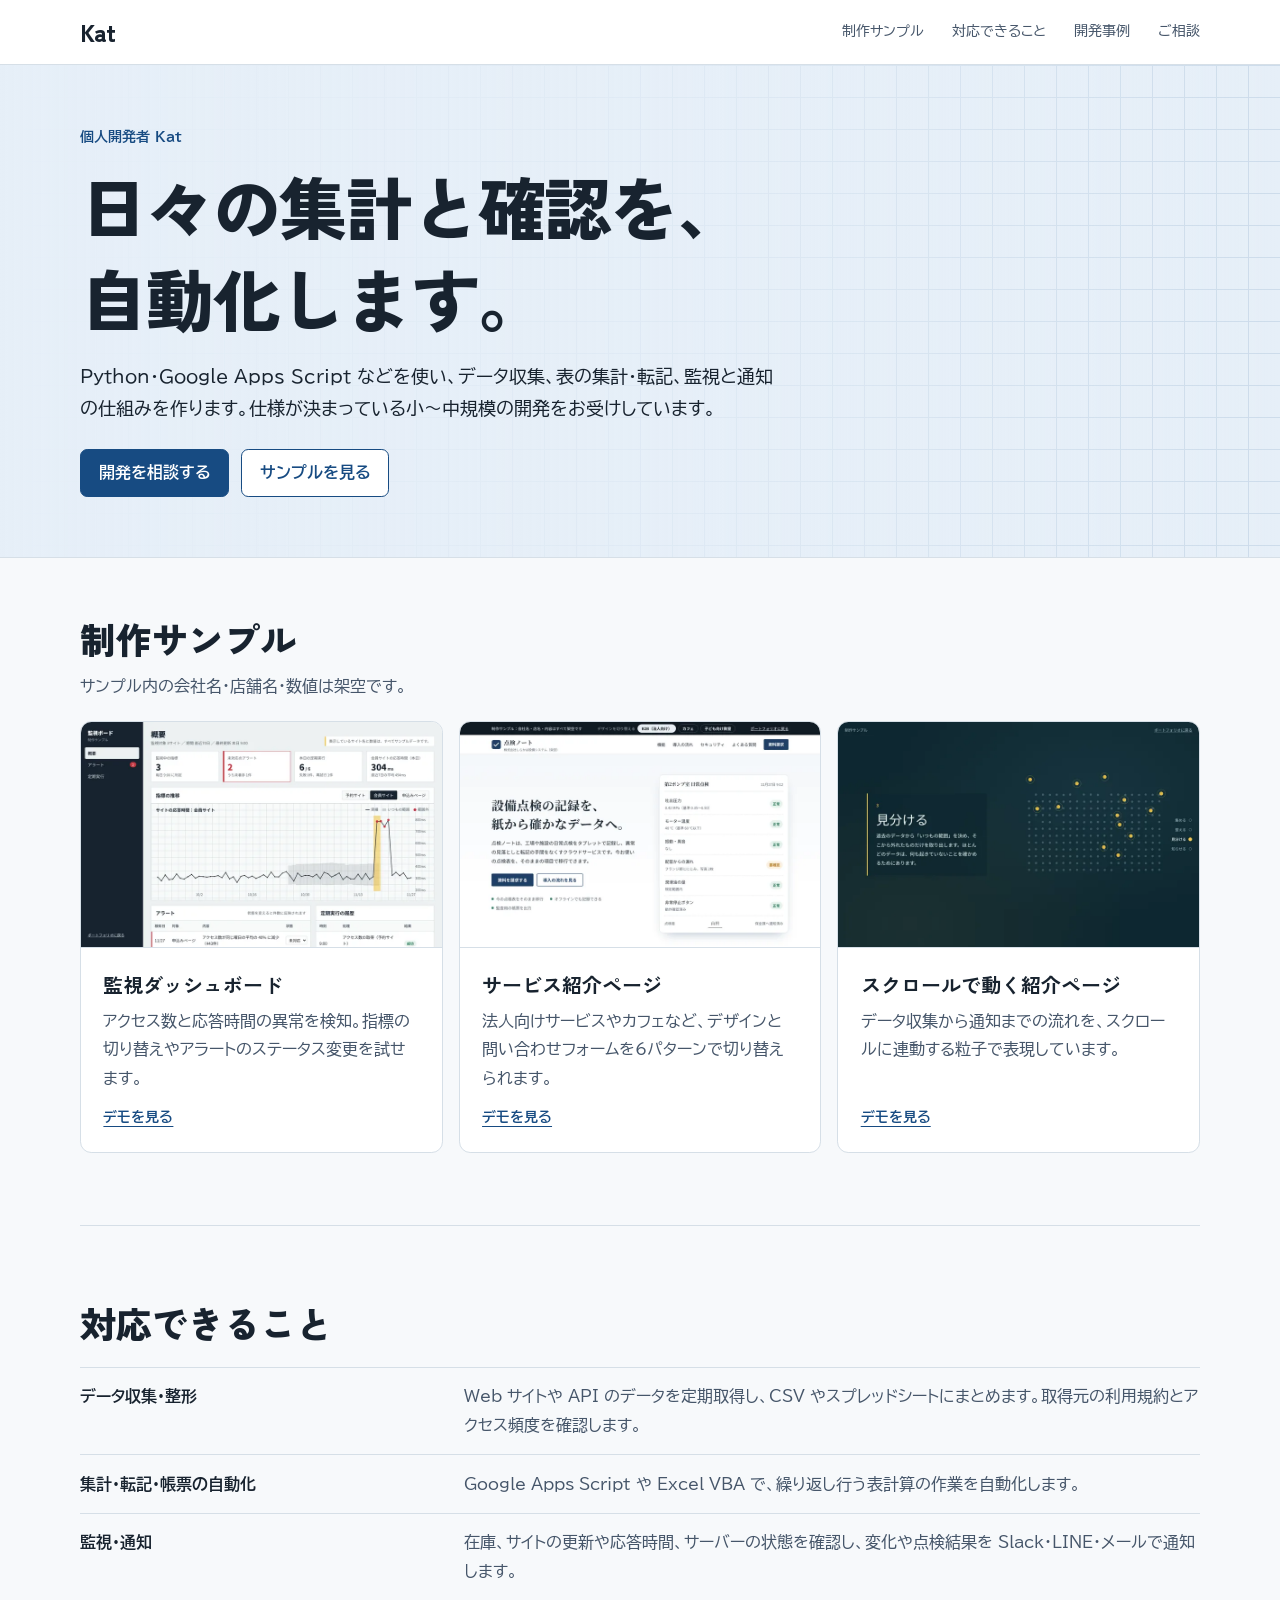
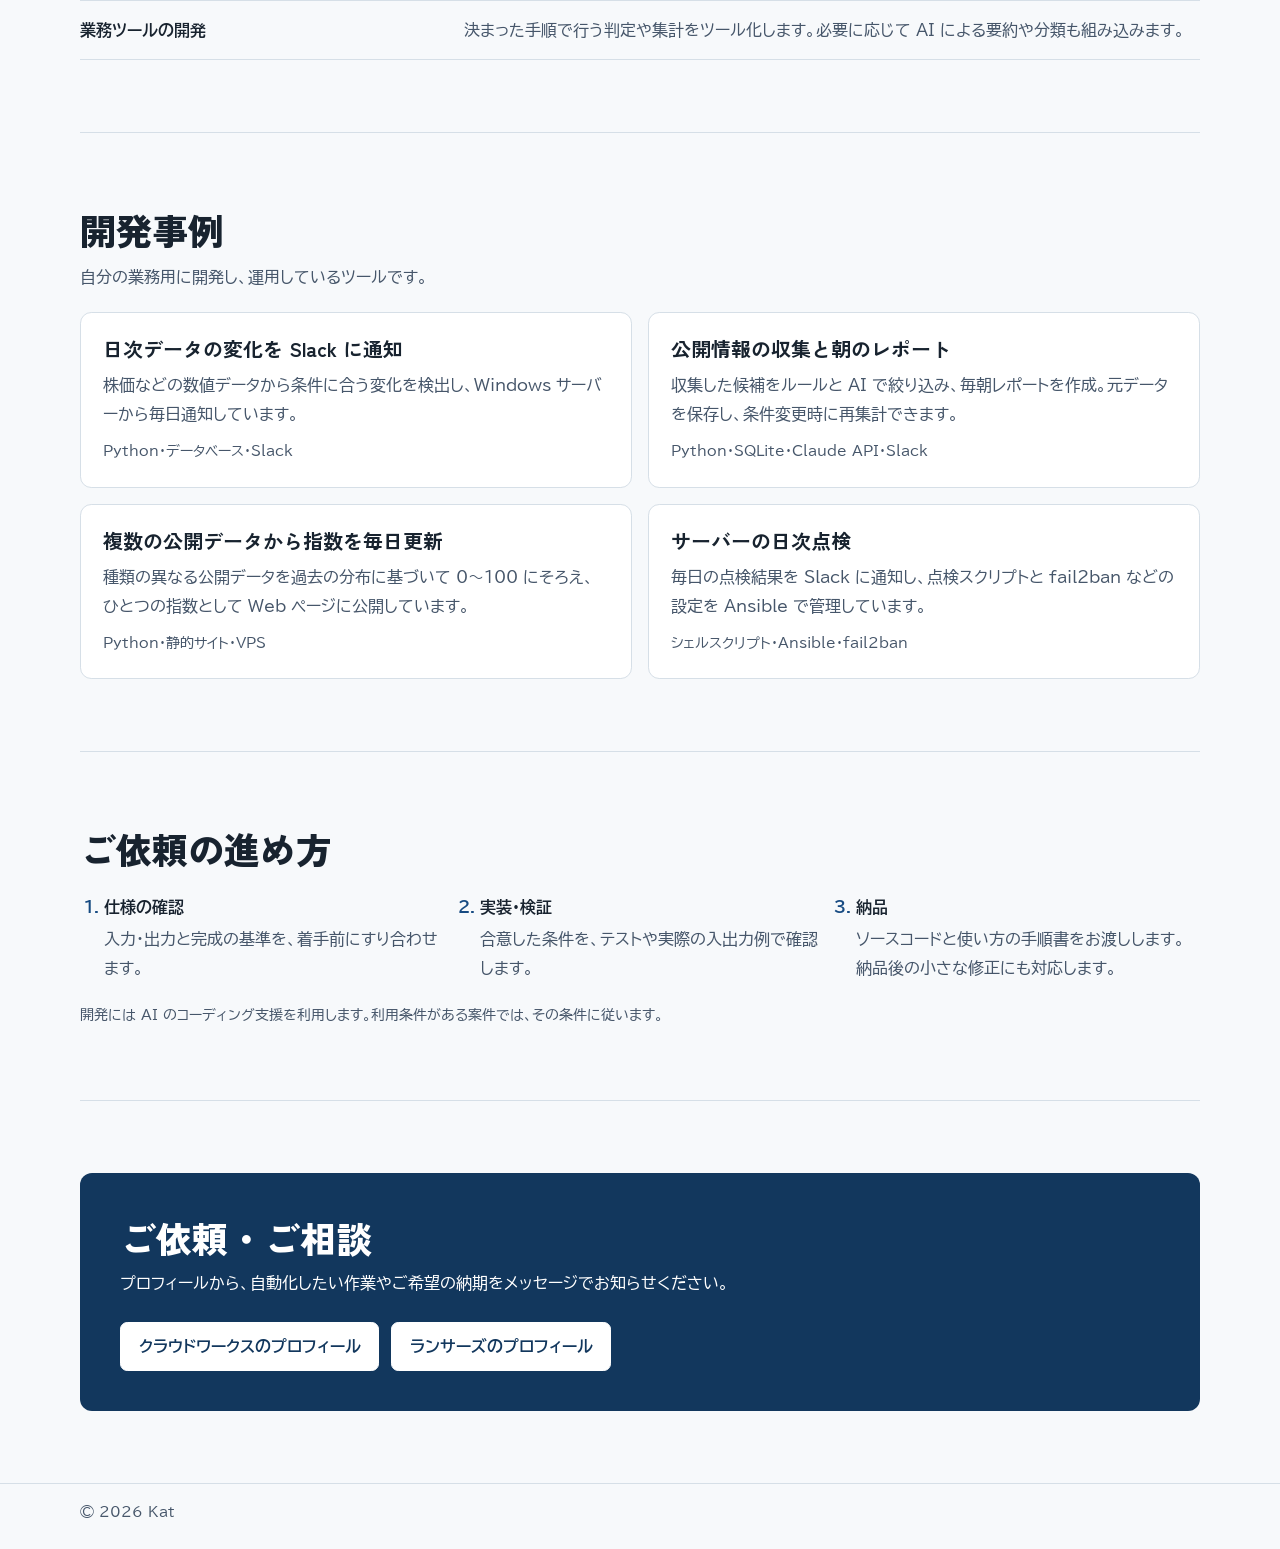
==== docs/index.html @ 9414c715 "first commit" ====
<!doctype html>
<html lang="ja">
  <head>
    <meta charset="utf-8" />
    <meta name="viewport" content="width=device-width, initial-scale=1" />
    <title>Kat｜業務自動化・データ収集・監視</title>
    <meta
      name="description"
      content="個人開発者 Kat のポートフォリオ。データ収集、スプレッドシートの集計・転記、監視と通知を自動化します。制作サンプルと開発事例を掲載しています。"
    />
    <link rel="icon" href="favicon.svg" type="image/svg+xml" />
    <link rel="preconnect" href="https://fonts.googleapis.com" />
    <link rel="preconnect" href="https://fonts.gstatic.com" crossorigin />
    <link
      href="https://fonts.googleapis.com/css2?family=BIZ+UDPGothic:wght@400;700&family=Zen+Kaku+Gothic+New:wght@500;700;900&display=swap"
      rel="stylesheet"
    />
    <style>
      :root {
        --paper: #f7f9fb;
        --surface: #fff;
        --ink: #18232f;
        --muted: #46566a;
        --line: #d6dfe7;
        --blue: #174b82;
        --blue-dark: #12375d;
        --display: "Zen Kaku Gothic New", "Hiragino Sans", sans-serif;
        --body: "BIZ UDPGothic", "Hiragino Sans", "Yu Gothic", sans-serif;
      }

      * {
        box-sizing: border-box;
      }

      body {
        margin: 0;
        background: var(--paper);
        color: var(--ink);
        font: 1rem/1.8 var(--body);
      }

      h1, h2, h3 {
        font-family: var(--display);
        line-height: 1.35;
        overflow-wrap: anywhere;
      }

      h2 {
        margin: 0 0 1.25rem;
        font-size: clamp(1.75rem, 4vw, 2.25rem);
        font-weight: 900;
      }

      h3 {
        margin: 0 0 .55rem;
        font-size: 1.25rem;
      }

      p {
        margin: 0;
      }

      a {
        color: var(--blue);
        text-underline-offset: .25em;
      }

      a:hover {
        text-decoration-thickness: 2px;
      }

      :focus-visible {
        outline: 3px solid #2e66a8;
        outline-offset: 4px;
      }

      [id] {
        scroll-margin-top: 1.25rem;
      }

      .wrap {
        width: min(100% - 2 * clamp(1rem, 4vw, 2.5rem), 70rem);
        margin-inline: auto;
      }

      .site-header {
        border-bottom: 1px solid var(--line);
        background: var(--surface);
      }

      .site-header .wrap,
      .site-nav,
      .actions {
        display: flex;
        flex-wrap: wrap;
        align-items: center;
      }

      .site-header .wrap {
        justify-content: space-between;
        gap: .2rem 1.5rem;
        padding-block: .75rem;
      }

      .brand {
        color: var(--ink);
        font: 900 1.5rem var(--display);
        text-decoration: none;
      }

      .site-nav {
        gap: 0 clamp(.75rem, 2.5vw, 1.75rem);
      }

      .site-nav a {
        padding-block: .45rem;
        color: var(--muted);
        font-size: .875rem;
        text-decoration: none;
      }

      .site-nav a:hover {
        color: var(--blue);
        text-decoration: underline;
      }

      .hero {
        padding-block: clamp(2.25rem, 5vw, 3.75rem);
        border-bottom: 1px solid var(--line);
        background:
          linear-gradient(90deg, #e6eff8 0%, #e6eff8b3 54%, #e6eff800),
          linear-gradient(#cddceb 1px, transparent 1px) 0 0 / 2rem 2rem,
          linear-gradient(90deg, #cddceb 1px, transparent 1px) 0 0 / 2rem 2rem,
          #e6eff8;
      }

      .byline {
        color: var(--blue);
        font-weight: 700;
        font-size: .875rem;
      }

      h1 {
        margin: .65rem 0 1rem;
        font-size: clamp(2rem, 5.6vw, 4.25rem);
        font-weight: 900;
        letter-spacing: -.025em;
      }

      .lead {
        max-width: 39em;
        font-size: clamp(1rem, 2vw, 1.125rem);
      }

      .actions {
        gap: .75rem;
        margin-top: 1.5rem;
      }

      .button {
        display: inline-flex;
        align-items: center;
        justify-content: center;
        min-height: 2.75rem;
        padding: .55rem 1.1rem;
        border: 1px solid var(--blue);
        border-radius: .45rem;
        background: var(--blue);
        color: #fff;
        font-weight: 700;
        text-align: center;
        text-decoration: none;
      }

      .button:hover {
        background: var(--blue-dark);
      }

      .button.secondary {
        background: var(--surface);
        color: var(--blue);
      }

      .button.secondary:hover {
        background: #eef5fc;
      }

      .section {
        padding-block: clamp(2.5rem, 6vw, 4.5rem);
        border-bottom: 1px solid var(--line);
      }

      #samples {
        padding-top: clamp(2.5rem, 5vw, 3.5rem);
      }

      .section-intro {
        margin: -.65rem 0 1.25rem;
        color: var(--muted);
      }

      .samples,
      .works {
        display: grid;
        gap: 1rem;
        margin: 0;
        padding: 0;
        list-style: none;
      }

      .samples {
        grid-template-columns: repeat(3, minmax(0, 1fr));
      }

      .sample,
      .work {
        border: 1px solid var(--line);
        border-radius: .7rem;
        background: var(--surface);
      }

      .sample-link {
        display: flex;
        flex-direction: column;
        height: 100%;
        border-radius: inherit;
        color: inherit;
        text-decoration: none;
      }

      .sample-link:hover {
        background: #f5f9fe;
      }

      .sample-link:hover .demo-label {
        text-decoration-thickness: 2px;
      }

      .sample img {
        display: block;
        width: 100%;
        height: auto;
        border-radius: .65rem .65rem 0 0;
        border-bottom: 1px solid var(--line);
      }

      .sample-copy,
      .work {
        padding: clamp(1rem, 2vw, 1.4rem);
      }

      .sample-copy {
        display: flex;
        flex: 1;
        flex-direction: column;
        align-items: flex-start;
        gap: .55rem;
      }

      .sample-copy h3 {
        margin: 0;
      }

      .sample-copy p,
      .work p,
      .service dd,
      .steps p {
        color: var(--muted);
      }

      .demo-label {
        margin-top: auto;
        padding-top: .2rem;
        color: var(--blue);
        font-size: .875rem;
        font-weight: 700;
        text-decoration: underline;
      }

      .services {
        margin: 0;
        border-top: 1px solid var(--line);
      }

      .service {
        display: grid;
        grid-template-columns: minmax(12rem, 1fr) minmax(0, 2fr);
        gap: .25rem 1rem;
        padding-block: .9rem;
        border-bottom: 1px solid var(--line);
      }

      .service dt,
      .steps strong {
        font-weight: 700;
      }

      .service dd {
        margin: 0;
      }

      .tools,
      .note {
        margin-top: .65rem;
        color: var(--muted);
        font-size: .875rem;
      }

      .works {
        grid-template-columns: repeat(2, minmax(0, 1fr));
      }

      .steps {
        display: grid;
        grid-template-columns: repeat(3, minmax(0, 1fr));
        gap: 1rem 2rem;
        margin: 0;
        padding-inline-start: 1.5rem;
      }

      .steps li::marker {
        color: var(--blue);
        font-weight: 700;
      }

      .steps p {
        margin-top: .2rem;
      }

      .note {
        margin-top: 1.25rem;
      }

      .contact.section {
        border-bottom: 0;
      }

      .contact-panel {
        padding: clamp(1.25rem, 4vw, 2.5rem);
        border-radius: .75rem;
        background: var(--blue-dark);
        color: #fff;
      }

      .contact-panel h2 {
        margin-bottom: .5rem;
      }

      .contact-panel .button {
        border-color: #fff;
        background: #fff;
        color: var(--blue-dark);
      }

      .contact-panel .button:hover {
        background: #e6eff8;
      }

      .contact-panel .button:focus-visible {
        outline-color: #fff;
      }

      footer {
        padding-block: 1rem 1.5rem;
        border-top: 1px solid var(--line);
        color: var(--muted);
        font-size: .875rem;
      }

      @media (max-width: 52rem) {
        .samples {
          grid-template-columns: 1fr;
        }

        .sample-link {
          display: grid;
          grid-template-columns: minmax(0, 2fr) minmax(0, 3fr);
          align-items: center;
        }

        .sample img {
          border-radius: .65rem 0 0 .65rem;
          border-bottom: 0;
        }
      }

      @media (max-width: 36rem) {
        .site-header .wrap {
          align-items: flex-start;
          flex-direction: column;
        }

        .sample-link {
          display: block;
        }

        .sample img {
          border-radius: .65rem .65rem 0 0;
          border-bottom: 1px solid var(--line);
        }

        .service,
        .works,
        .steps {
          grid-template-columns: 1fr;
        }

        .contact-panel .button {
          width: 100%;
        }
      }
    </style>
  </head>
  <body id="top">
    <header class="site-header">
      <div class="wrap">
        <a class="brand" href="#top">Kat</a>
        <nav class="site-nav" aria-label="ページ内">
          <a href="#samples">制作サンプル</a>
          <a href="#asks">対応できること</a>
          <a href="#works">開発事例</a>
          <a href="#contact">ご相談</a>
        </nav>
      </div>
    </header>

    <main>
      <section class="hero" aria-labelledby="hero-h">
        <div class="wrap">
          <p class="byline">個人開発者 Kat</p>
          <h1 id="hero-h">日々の集計と確認を、<br />自動化します。</h1>
          <p class="lead">
            Python・Google Apps Script などを使い、データ収集、表の集計・転記、監視と通知の仕組みを作ります。仕様が決まっている小〜中規模の開発をお受けしています。
          </p>
          <div class="actions">
            <a class="button" href="#contact">開発を相談する</a>
            <a class="button secondary" href="#samples">サンプルを見る</a>
          </div>
        </div>
      </section>

      <div class="wrap">
        <section id="samples" class="section" aria-labelledby="samples-h">
          <h2 id="samples-h">制作サンプル</h2>
          <p class="section-intro">サンプル内の会社名・店舗名・数値は架空です。</p>
          <ul class="samples" role="list">
            <li class="sample">
              <a class="sample-link" href="samples/dashboard/index.html" aria-labelledby="dashboard-title dashboard-demo">
                <img src="assets/dashboard.webp" alt="" width="800" height="500" />
                <div class="sample-copy">
                  <h3 id="dashboard-title">監視ダッシュボード</h3>
                  <p>アクセス数と応答時間の異常を検知。指標の切り替えやアラートのステータス変更を試せます。</p>
                  <span class="demo-label" id="dashboard-demo">デモを見る</span>
                </div>
              </a>
            </li>
            <li class="sample">
              <a class="sample-link" href="samples/corporate/index.html" aria-labelledby="corporate-title corporate-demo">
                <img src="assets/corporate.webp" alt="" width="800" height="500" />
                <div class="sample-copy">
                  <h3 id="corporate-title">サービス紹介ページ</h3>
                  <p>法人向けサービスやカフェなど、デザインと問い合わせフォームを6パターンで切り替えられます。</p>
                  <span class="demo-label" id="corporate-demo">デモを見る</span>
                </div>
              </a>
            </li>
            <li class="sample">
              <a class="sample-link" href="samples/flow/index.html" aria-labelledby="flow-demo-title flow-demo">
                <img src="assets/flow.webp" alt="" width="800" height="500" />
                <div class="sample-copy">
                  <h3 id="flow-demo-title">スクロールで動く紹介ページ</h3>
                  <p>データ収集から通知までの流れを、スクロールに連動する粒子で表現しています。</p>
                  <span class="demo-label" id="flow-demo">デモを見る</span>
                </div>
              </a>
            </li>
          </ul>
        </section>

        <section id="asks" class="section" aria-labelledby="asks-h">
          <h2 id="asks-h">対応できること</h2>
          <dl class="services">
            <div class="service">
              <dt>データ収集・整形</dt>
              <dd>Web サイトや API のデータを定期取得し、CSV やスプレッドシートにまとめます。取得元の利用規約とアクセス頻度を確認します。</dd>
            </div>
            <div class="service">
              <dt>集計・転記・帳票の自動化</dt>
              <dd>Google Apps Script や Excel VBA で、繰り返し行う表計算の作業を自動化します。</dd>
            </div>
            <div class="service">
              <dt>監視・通知</dt>
              <dd>在庫、サイトの更新や応答時間、サーバーの状態を確認し、変化や点検結果を Slack・LINE・メールで通知します。</dd>
            </div>
            <div class="service">
              <dt>業務ツールの開発</dt>
              <dd>決まった手順で行う判定や集計をツール化します。必要に応じて AI による要約や分類も組み込みます。</dd>
            </div>
          </dl>
        </section>

        <section id="works" class="section" aria-labelledby="works-h">
          <h2 id="works-h">開発事例</h2>
          <p class="section-intro">自分の業務用に開発し、運用しているツールです。</p>
          <ul class="works" role="list">
            <li class="work">
              <h3>日次データの変化を Slack に通知</h3>
              <p>株価などの数値データから条件に合う変化を検出し、Windows サーバーから毎日通知しています。</p>
              <p class="tools">Python・データベース・Slack</p>
            </li>
            <li class="work">
              <h3>公開情報の収集と朝のレポート</h3>
              <p>収集した候補をルールと AI で絞り込み、毎朝レポートを作成。元データを保存し、条件変更時に再集計できます。</p>
              <p class="tools">Python・SQLite・Claude API・Slack</p>
            </li>
            <li class="work">
              <h3>複数の公開データから指数を毎日更新</h3>
              <p>種類の異なる公開データを過去の分布に基づいて 0〜100 にそろえ、ひとつの指数として Web ページに公開しています。</p>
              <p class="tools">Python・静的サイト・VPS</p>
            </li>
            <li class="work">
              <h3>サーバーの日次点検</h3>
              <p>毎日の点検結果を Slack に通知し、点検スクリプトと fail2ban などの設定を Ansible で管理しています。</p>
              <p class="tools">シェルスクリプト・Ansible・fail2ban</p>
            </li>
          </ul>
        </section>

        <section id="flow" class="section" aria-labelledby="flow-h">
          <h2 id="flow-h">ご依頼の進め方</h2>
          <ol class="steps">
            <li>
              <strong>仕様の確認</strong>
              <p>入力・出力と完成の基準を、着手前にすり合わせます。</p>
            </li>
            <li>
              <strong>実装・検証</strong>
              <p>合意した条件を、テストや実際の入出力例で確認します。</p>
            </li>
            <li>
              <strong>納品</strong>
              <p>ソースコードと使い方の手順書をお渡しします。納品後の小さな修正にも対応します。</p>
            </li>
          </ol>
          <p class="note">開発には AI のコーディング支援を利用します。利用条件がある案件では、その条件に従います。</p>
        </section>

        <section id="contact" class="section contact" aria-labelledby="contact-h">
          <div class="contact-panel">
            <h2 id="contact-h">ご依頼・ご相談</h2>
            <p>プロフィールから、自動化したい作業やご希望の納期をメッセージでお知らせください。</p>
            <div class="actions">
              <a class="button" href="https://crowdworks.jp/public/employees/7352103" id="link-cw">クラウドワークスのプロフィール</a>
              <a class="button" href="https://www.lancers.jp/profile/coconut-lab" id="link-lancers">ランサーズのプロフィール</a>
            </div>
          </div>
        </section>
      </div>
    </main>

    <footer>
      <div class="wrap">© 2026 Kat</div>
    </footer>
  </body>
</html>
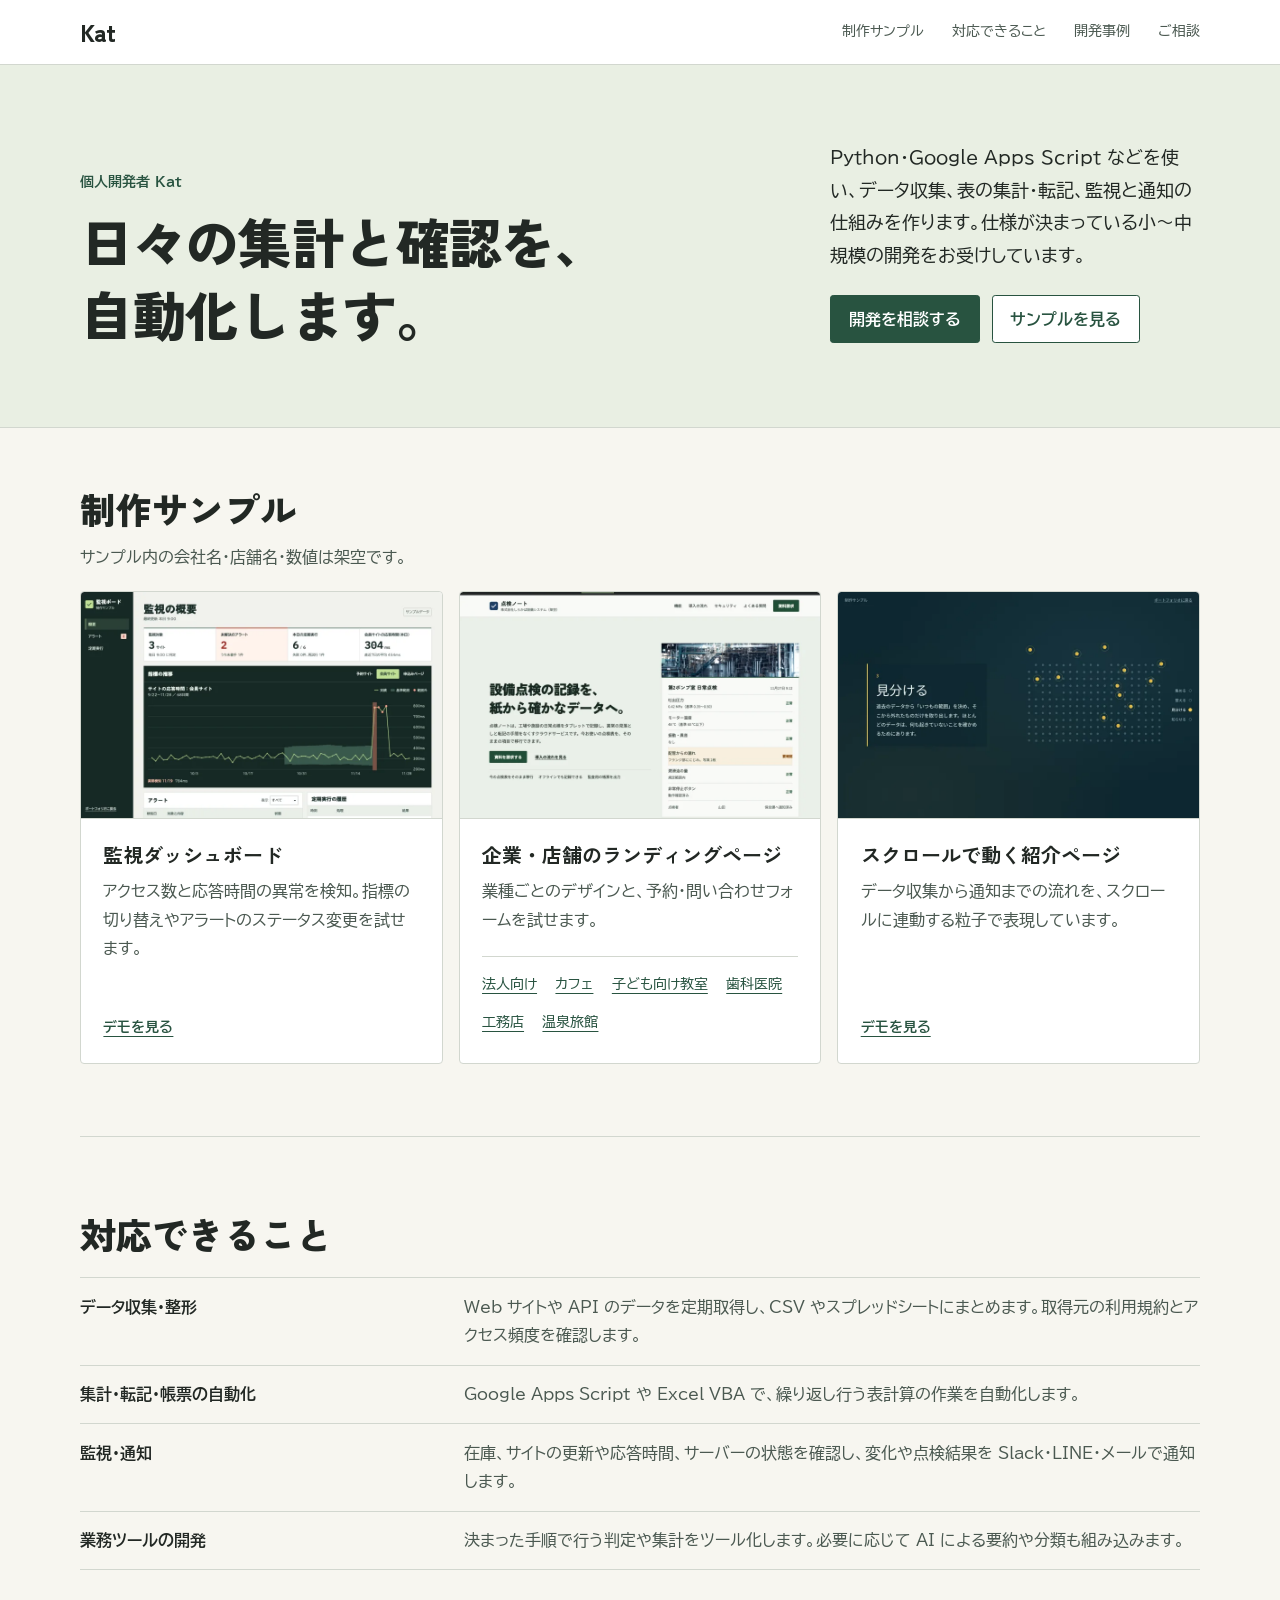
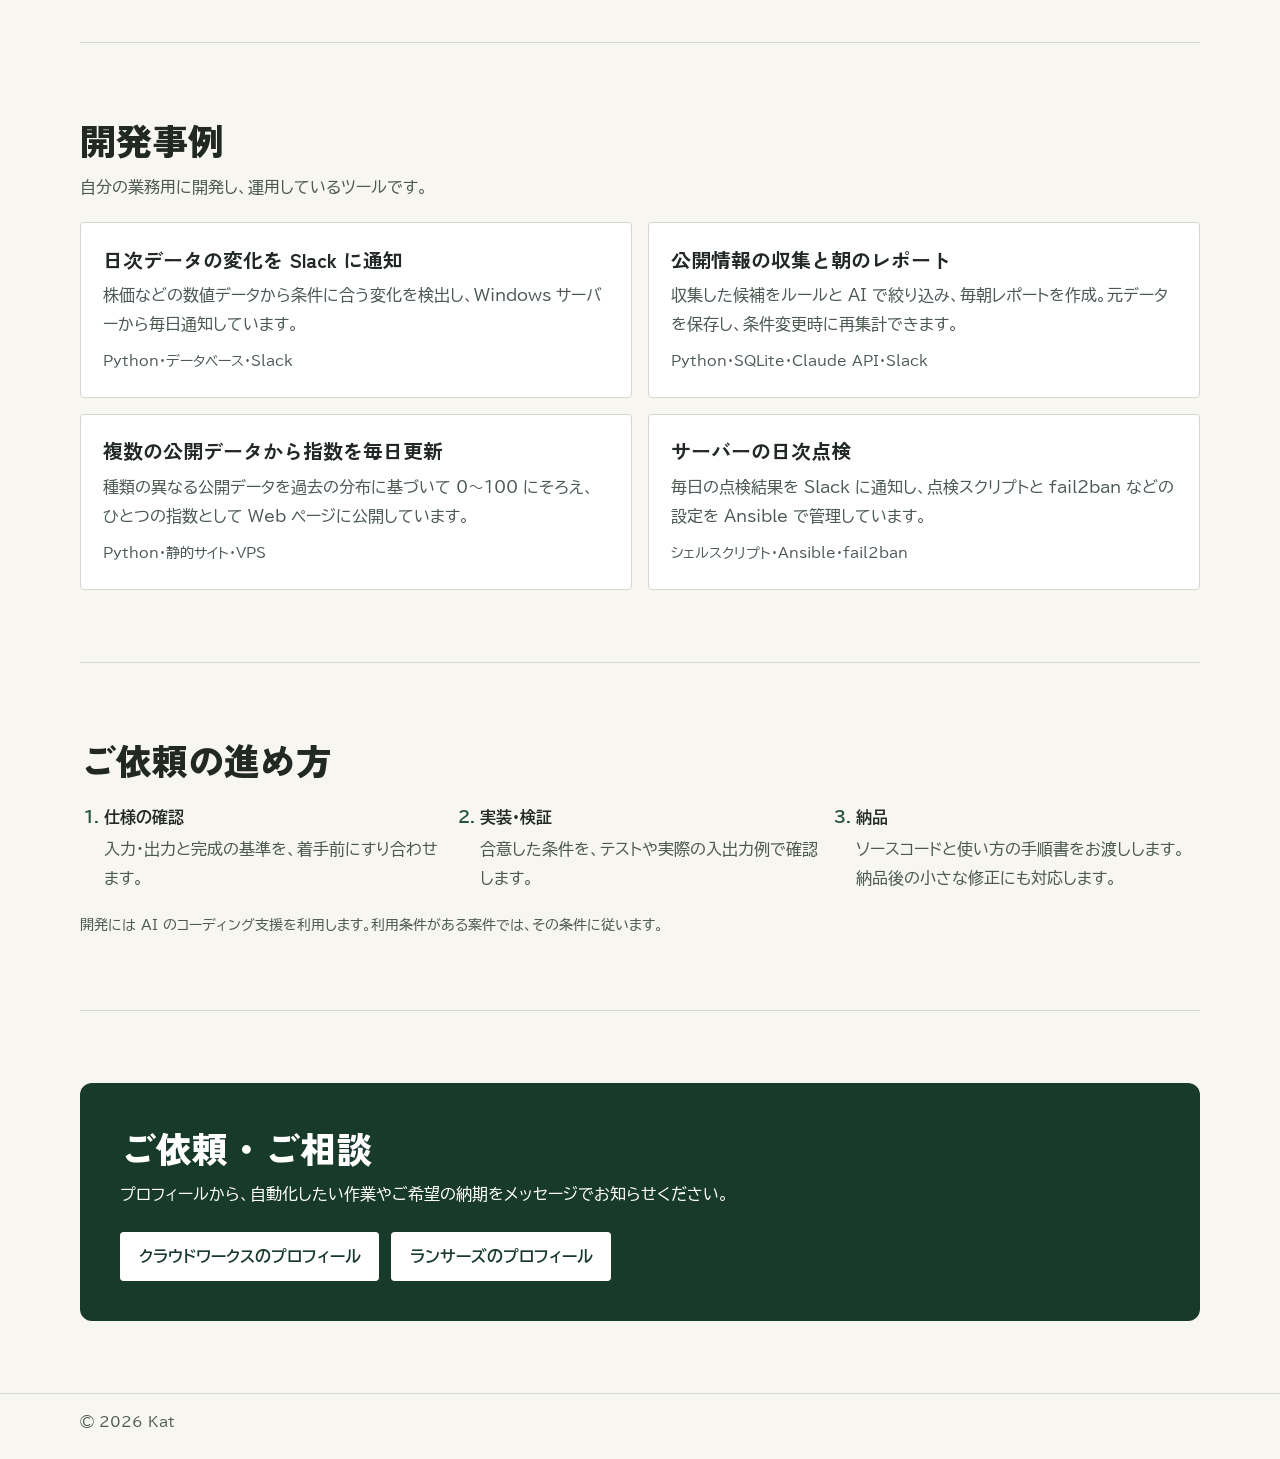
==== commit afbaa4ce: "Refresh portfolio homepage and link to all landing page demos" ====
--- a/docs/index.html
+++ b/docs/index.html
@@ -17,13 +17,13 @@
     />
     <style>
       :root {
-        --paper: #f7f9fb;
+        --paper: #f7f6f0;
         --surface: #fff;
-        --ink: #18232f;
-        --muted: #46566a;
-        --line: #d6dfe7;
-        --blue: #174b82;
-        --blue-dark: #12375d;
+        --ink: #222824;
+        --muted: #4b5951;
+        --line: #d2d7cf;
+        --accent: #285340;
+        --accent-dark: #183a2a;
         --display: "Zen Kaku Gothic New", "Hiragino Sans", sans-serif;
         --body: "BIZ UDPGothic", "Hiragino Sans", "Yu Gothic", sans-serif;
       }
@@ -61,7 +61,7 @@
       }
 
       a {
-        color: var(--blue);
+        color: var(--accent);
         text-underline-offset: .25em;
       }
 
@@ -120,29 +120,36 @@
       }
 
       .site-nav a:hover {
-        color: var(--blue);
+        color: var(--accent);
         text-decoration: underline;
       }
 
       .hero {
-        padding-block: clamp(2.25rem, 5vw, 3.75rem);
+        padding-block: clamp(2.5rem, 6vw, 5.25rem);
         border-bottom: 1px solid var(--line);
-        background:
-          linear-gradient(90deg, #e6eff8 0%, #e6eff8b3 54%, #e6eff800),
-          linear-gradient(#cddceb 1px, transparent 1px) 0 0 / 2rem 2rem,
-          linear-gradient(90deg, #cddceb 1px, transparent 1px) 0 0 / 2rem 2rem,
-          #e6eff8;
+        background: #e9efe3;
+      }
+
+      .hero .wrap {
+        display: grid;
+        grid-template-columns: minmax(0, 1.3fr) minmax(0, .7fr);
+        align-items: end;
+        gap: .6rem clamp(1.5rem, 5vw, 5rem);
+      }
+
+      .hero-copy {
+        padding-bottom: .45rem;
       }
 
       .byline {
-        color: var(--blue);
+        color: var(--accent);
         font-weight: 700;
         font-size: .875rem;
       }
 
       h1 {
-        margin: .65rem 0 1rem;
-        font-size: clamp(2rem, 5.6vw, 4.25rem);
+        margin: .65rem 0 0;
+        font-size: clamp(2rem, 4.2vw, 3.5rem);
         font-weight: 900;
         letter-spacing: -.025em;
       }
@@ -163,9 +170,9 @@
         justify-content: center;
         min-height: 2.75rem;
         padding: .55rem 1.1rem;
-        border: 1px solid var(--blue);
-        border-radius: .45rem;
-        background: var(--blue);
+        border: 1px solid var(--accent);
+        border-radius: .2rem;
+        background: var(--accent);
         color: #fff;
         font-weight: 700;
         text-align: center;
@@ -173,16 +180,16 @@
       }
 
       .button:hover {
-        background: var(--blue-dark);
+        background: var(--accent-dark);
       }
 
       .button.secondary {
         background: var(--surface);
-        color: var(--blue);
+        color: var(--accent);
       }
 
       .button.secondary:hover {
-        background: #eef5fc;
+        background: #edf2e9;
       }
 
       .section {
@@ -215,7 +222,7 @@
       .sample,
       .work {
         border: 1px solid var(--line);
-        border-radius: .7rem;
+        border-radius: .25rem;
         background: var(--surface);
       }
 
@@ -229,7 +236,7 @@
       }
 
       .sample-link:hover {
-        background: #f5f9fe;
+        background: #f0f3ea;
       }
 
       .sample-link:hover .demo-label {
@@ -240,7 +247,7 @@
         display: block;
         width: 100%;
         height: auto;
-        border-radius: .65rem .65rem 0 0;
+        border-radius: .23rem .23rem 0 0;
         border-bottom: 1px solid var(--line);
       }
 
@@ -271,10 +278,26 @@
       .demo-label {
         margin-top: auto;
         padding-top: .2rem;
-        color: var(--blue);
+        color: var(--accent);
         font-size: .875rem;
         font-weight: 700;
         text-decoration: underline;
+      }
+
+      .pattern-links {
+        display: flex;
+        flex-wrap: wrap;
+        gap: .2rem 1.15rem;
+        margin: .8rem 0 0;
+        padding: .65rem 0 0;
+        border-top: 1px solid var(--line);
+        list-style: none;
+      }
+
+      .pattern-links a {
+        display: inline-block;
+        padding-block: .3rem;
+        font-size: .875rem;
       }
 
       .services {
@@ -319,7 +342,7 @@
       }
 
       .steps li::marker {
-        color: var(--blue);
+        color: var(--accent);
         font-weight: 700;
       }
 
@@ -338,7 +361,7 @@
       .contact-panel {
         padding: clamp(1.25rem, 4vw, 2.5rem);
         border-radius: .75rem;
-        background: var(--blue-dark);
+        background: var(--accent-dark);
         color: #fff;
       }
 
@@ -349,11 +372,11 @@
       .contact-panel .button {
         border-color: #fff;
         background: #fff;
-        color: var(--blue-dark);
+        color: var(--accent-dark);
       }
 
       .contact-panel .button:hover {
-        background: #e6eff8;
+        background: #e9efe3;
       }
 
       .contact-panel .button:focus-visible {
@@ -367,6 +390,13 @@
         font-size: .875rem;
       }
 
+      @media (max-width: 62rem) {
+        .hero .wrap {
+          grid-template-columns: 1fr;
+          gap: 1.1rem;
+        }
+      }
+
       @media (max-width: 52rem) {
         .samples {
           grid-template-columns: 1fr;
@@ -379,7 +409,7 @@
         }
 
         .sample img {
-          border-radius: .65rem 0 0 .65rem;
+          border-radius: .23rem 0 0 .23rem;
           border-bottom: 0;
         }
       }
@@ -395,7 +425,7 @@
         }
 
         .sample img {
-          border-radius: .65rem .65rem 0 0;
+          border-radius: .23rem .23rem 0 0;
           border-bottom: 1px solid var(--line);
         }
 
@@ -427,14 +457,18 @@
     <main>
       <section class="hero" aria-labelledby="hero-h">
         <div class="wrap">
-          <p class="byline">個人開発者 Kat</p>
-          <h1 id="hero-h">日々の集計と確認を、<br />自動化します。</h1>
-          <p class="lead">
-            Python・Google Apps Script などを使い、データ収集、表の集計・転記、監視と通知の仕組みを作ります。仕様が決まっている小〜中規模の開発をお受けしています。
-          </p>
-          <div class="actions">
-            <a class="button" href="#contact">開発を相談する</a>
-            <a class="button secondary" href="#samples">サンプルを見る</a>
+          <div>
+            <p class="byline">個人開発者 Kat</p>
+            <h1 id="hero-h">日々の集計と確認を、<br />自動化します。</h1>
+          </div>
+          <div class="hero-copy">
+            <p class="lead">
+              Python・Google Apps Script などを使い、データ収集、表の集計・転記、監視と通知の仕組みを作ります。仕様が決まっている小〜中規模の開発をお受けしています。
+            </p>
+            <div class="actions">
+              <a class="button" href="#contact">開発を相談する</a>
+              <a class="button secondary" href="#samples">サンプルを見る</a>
+            </div>
           </div>
         </div>
       </section>
@@ -455,14 +489,21 @@
               </a>
             </li>
             <li class="sample">
-              <a class="sample-link" href="samples/corporate/index.html" aria-labelledby="corporate-title corporate-demo">
+              <a href="samples/corporate/index.html" aria-label="B2B サービス紹介ページを見る">
                 <img src="assets/corporate.webp" alt="" width="800" height="500" />
-                <div class="sample-copy">
-                  <h3 id="corporate-title">サービス紹介ページ</h3>
-                  <p>法人向けサービスやカフェなど、デザインと問い合わせフォームを6パターンで切り替えられます。</p>
-                  <span class="demo-label" id="corporate-demo">デモを見る</span>
-                </div>
               </a>
+              <div class="sample-copy">
+                <h3>企業・店舗のランディングページ</h3>
+                <p>業種ごとのデザインと、予約・問い合わせフォームを試せます。</p>
+                <ul class="pattern-links" aria-label="ランディングページの作例">
+                  <li><a href="samples/corporate/index.html">法人向け</a></li>
+                  <li><a href="samples/corporate/index.html?pattern=cafe">カフェ</a></li>
+                  <li><a href="samples/corporate/index.html?pattern=kids">子ども向け教室</a></li>
+                  <li><a href="samples/corporate/index.html?pattern=dental">歯科医院</a></li>
+                  <li><a href="samples/corporate/index.html?pattern=builder">工務店</a></li>
+                  <li><a href="samples/corporate/index.html?pattern=ryokan">温泉旅館</a></li>
+                </ul>
+              </div>
             </li>
             <li class="sample">
               <a class="sample-link" href="samples/flow/index.html" aria-labelledby="flow-demo-title flow-demo">
